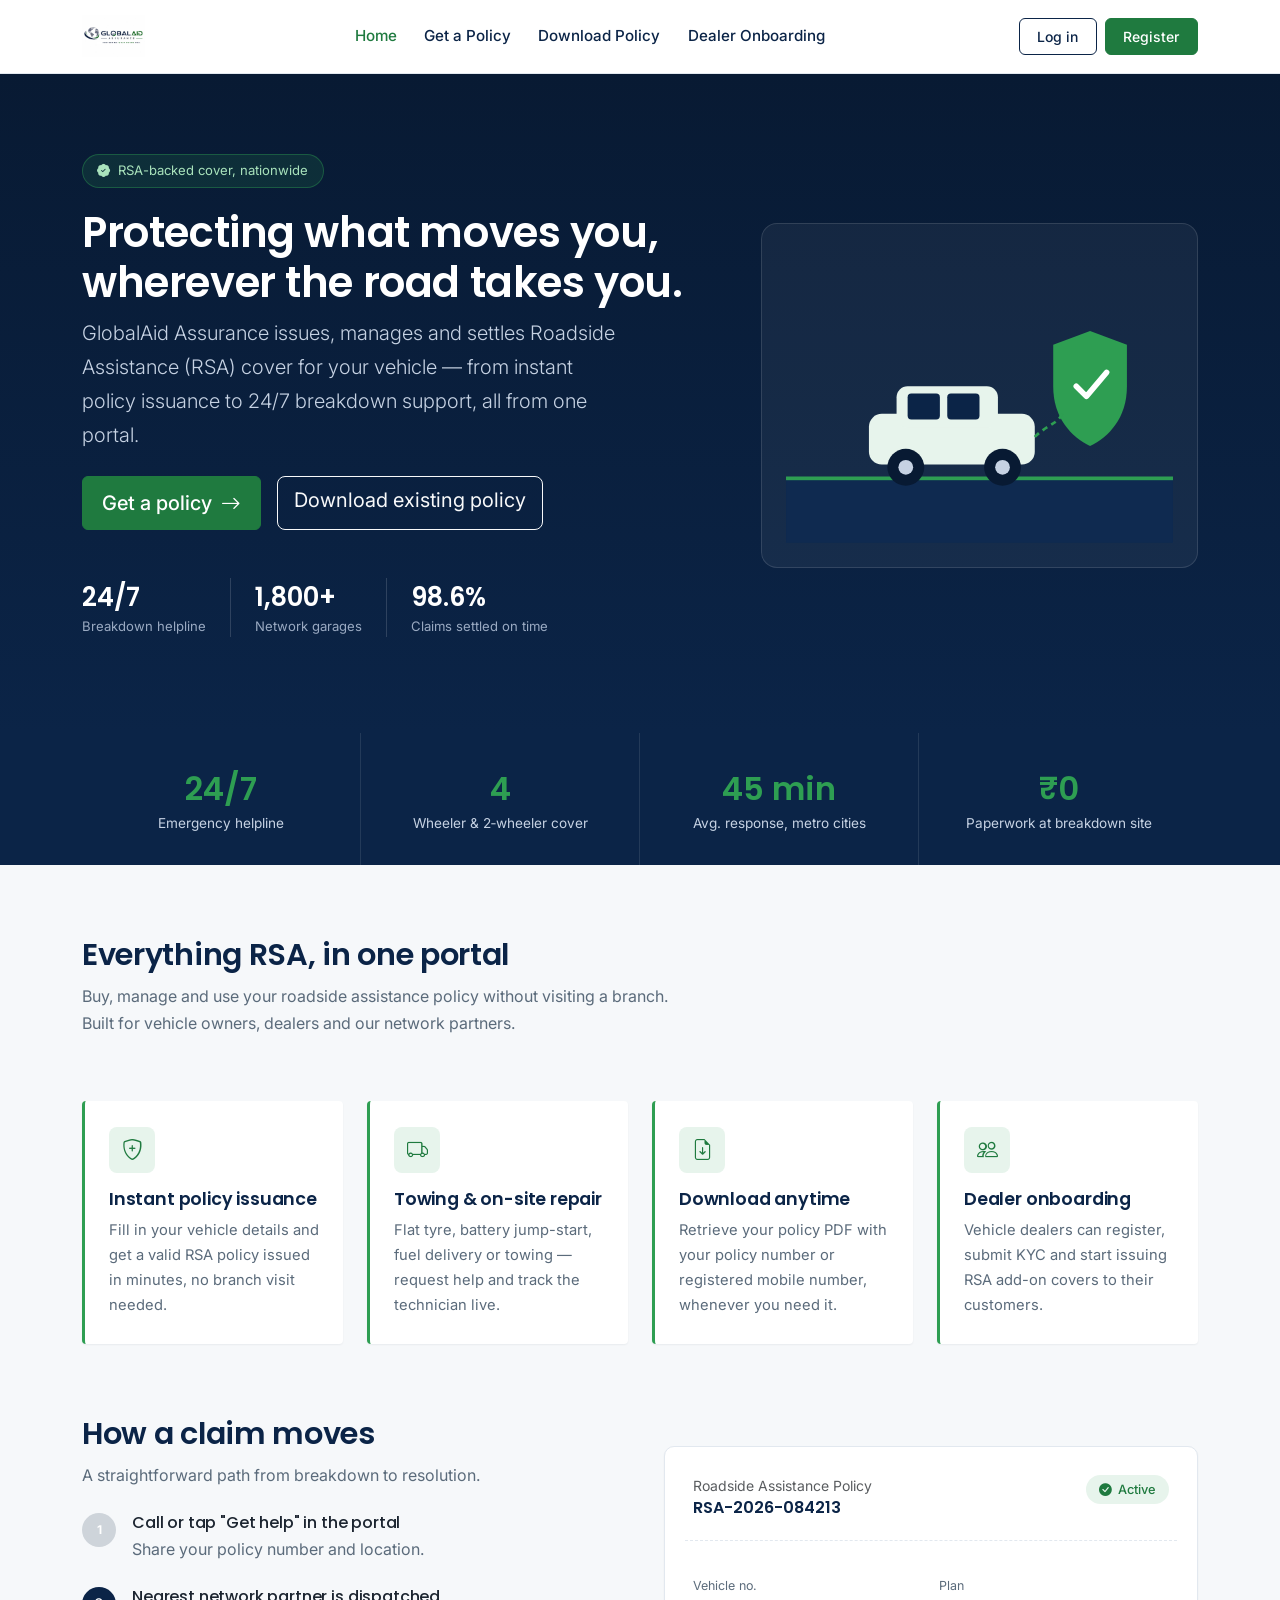
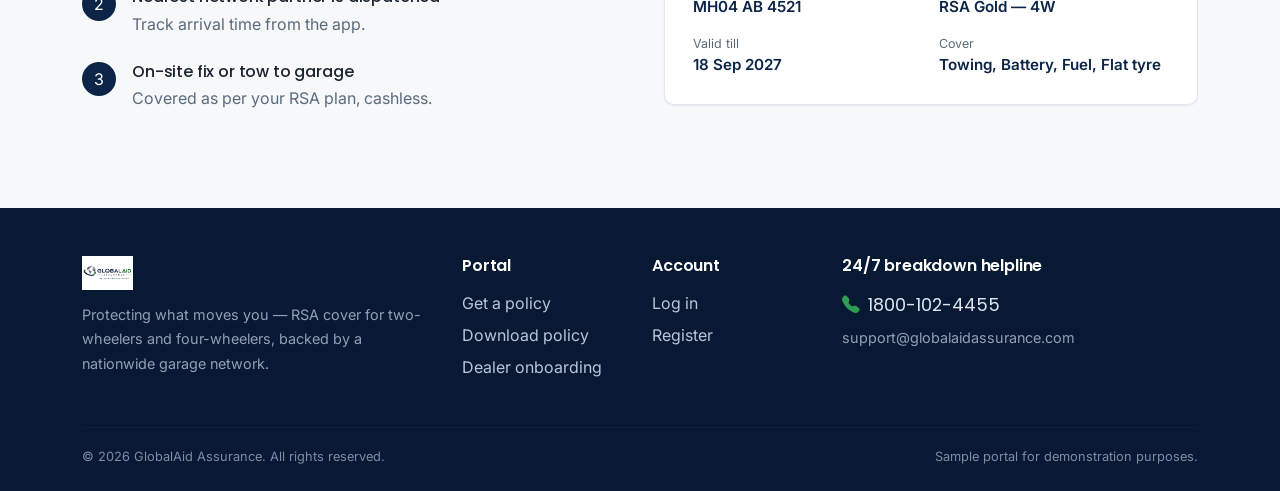
==== index.html @ b396780a "Initial commit" ====
<!DOCTYPE html>
<html lang="en">
<head>
<meta charset="UTF-8">
<meta name="viewport" content="width=device-width, initial-scale=1">
<title>GlobalAid Assurance | Roadside Assistance Portal</title>
<link rel="icon" href="assets/images/logo.jpg">
<link href="https://cdn.jsdelivr.net/npm/bootstrap@5.3.3/dist/css/bootstrap.min.css" rel="stylesheet">
<link href="https://cdn.jsdelivr.net/npm/bootstrap-icons@1.11.3/font/bootstrap-icons.css" rel="stylesheet">
<link href="https://fonts.googleapis.com/css2?family=Poppins:wght@500;600;700&family=Inter:wght@400;500;600&display=swap" rel="stylesheet">
<link href="assets/css/style.css" rel="stylesheet">
</head>
<body>

<!-- Navbar -->
<nav class="navbar navbar-expand-lg ga-navbar sticky-top">
  <div class="container">
    <a class="navbar-brand" href="index.html"><img src="assets/images/logo.jpg" alt="GlobalAid Assurance"></a>
    <button class="navbar-toggler" type="button" data-bs-toggle="collapse" data-bs-target="#navMain">
      <span class="navbar-toggler-icon"></span>
    </button>
    <div class="collapse navbar-collapse" id="navMain">
      <ul class="navbar-nav mx-auto">
        <li class="nav-item"><a class="nav-link active" href="index.html">Home</a></li>
        <li class="nav-item"><a class="nav-link" href="get-policy.html">Get a Policy</a></li>
        <li class="nav-item"><a class="nav-link" href="policy-download.html">Download Policy</a></li>
        <li class="nav-item"><a class="nav-link" href="dealer-onboarding.html">Dealer Onboarding</a></li>
      </ul>
      <div class="d-flex gap-2">
        <a href="login.html" class="btn btn-login btn-sm">Log in</a>
        <a href="register.html" class="btn btn-register btn-sm">Register</a>
      </div>
    </div>
  </div>
</nav>

<!-- Hero -->
<header class="hero">
  <div class="container position-relative">
    <div class="row align-items-center g-5">
      <div class="col-lg-7">
        <span class="hero-badge"><i class="bi bi-patch-check-fill"></i> RSA-backed cover, nationwide</span>
        <h1>Protecting what moves you, wherever the road takes you.</h1>
        <p class="lead">GlobalAid Assurance issues, manages and settles Roadside Assistance (RSA) cover for your vehicle — from instant policy issuance to 24/7 breakdown support, all from one portal.</p>
        <div class="d-flex flex-wrap gap-3 mt-4">
          <a href="get-policy.html" class="btn btn-primary-ga btn-lg">Get a policy <i class="bi bi-arrow-right ms-1"></i></a>
          <a href="policy-download.html" class="btn btn-outline-light btn-lg">Download existing policy</a>
        </div>
        <div class="d-flex stat-row mt-5 flex-wrap">
          <div class="stat"><div class="stat-value">24/7</div><div class="stat-label">Breakdown helpline</div></div>
          <div class="stat"><div class="stat-value">1,800+</div><div class="stat-label">Network garages</div></div>
          <div class="stat"><div class="stat-value">98.6%</div><div class="stat-label">Claims settled on time</div></div>
        </div>
      </div>
      <div class="col-lg-5 d-none d-lg-block">
        <div class="p-4" style="background:rgba(255,255,255,.05); border:1px solid rgba(255,255,255,.12); border-radius:16px;">
          <svg viewBox="0 0 420 320" xmlns="http://www.w3.org/2000/svg" width="100%">
            <rect x="0" y="0" width="420" height="320" fill="none"/>
            <!-- road -->
            <rect x="0" y="250" width="420" height="70" fill="#0F2A50"/>
            <rect x="0" y="248" width="420" height="4" fill="#2E9E52"/>
            <!-- car body -->
            <rect x="90" y="180" width="180" height="55" rx="14" fill="#E7F4EC"/>
            <rect x="120" y="150" width="110" height="45" rx="12" fill="#E7F4EC"/>
            <rect x="132" y="158" width="35" height="28" rx="4" fill="#0B2447"/>
            <rect x="175" y="158" width="35" height="28" rx="4" fill="#0B2447"/>
            <circle cx="130" cy="238" r="20" fill="#081A33"/>
            <circle cx="130" cy="238" r="8" fill="#C6D2E3"/>
            <circle cx="235" cy="238" r="20" fill="#081A33"/>
            <circle cx="235" cy="238" r="8" fill="#C6D2E3"/>
            <!-- shield -->
            <path d="M330 90 L370 105 V150 C370 185 350 205 330 215 C310 205 290 185 290 150 V105 Z" fill="#2E9E52"/>
            <path d="M315 150 L326 161 L348 135" stroke="#fff" stroke-width="6" fill="none" stroke-linecap="round" stroke-linejoin="round"/>
            <!-- tow hook line -->
            <path d="M270 205 C285 190 300 190 300 175" stroke="#2E9E52" stroke-width="3" fill="none" stroke-dasharray="6 5"/>
          </svg>
        </div>
      </div>
    </div>
  </div>
</header>

<!-- Coverage strip -->
<section class="coverage-strip">
  <div class="container">
    <div class="row g-0">
      <div class="col-6 col-md-3 item">
        <div class="num">24/7</div><div class="label">Emergency helpline</div>
      </div>
      <div class="col-6 col-md-3 item">
        <div class="num">4</div><div class="label">Wheeler & 2‑wheeler cover</div>
      </div>
      <div class="col-6 col-md-3 item">
        <div class="num">45 min</div><div class="label">Avg. response, metro cities</div>
      </div>
      <div class="col-6 col-md-3 item">
        <div class="num">₹0</div><div class="label">Paperwork at breakdown site</div>
      </div>
    </div>
  </div>
</section>

<!-- Features -->
<section class="section">
  <div class="container">
    <div class="row mb-5">
      <div class="col-lg-7">
        <h2 class="section-title">Everything RSA, in one portal</h2>
        <p class="section-sub">Buy, manage and use your roadside assistance policy without visiting a branch. Built for vehicle owners, dealers and our network partners.</p>
      </div>
    </div>
    <div class="row g-4">
      <div class="col-md-6 col-lg-3">
        <div class="feature">
          <div class="icon-wrap"><i class="bi bi-shield-plus"></i></div>
          <h3>Instant policy issuance</h3>
          <p>Fill in your vehicle details and get a valid RSA policy issued in minutes, no branch visit needed.</p>
        </div>
      </div>
      <div class="col-md-6 col-lg-3">
        <div class="feature">
          <div class="icon-wrap"><i class="bi bi-truck"></i></div>
          <h3>Towing & on-site repair</h3>
          <p>Flat tyre, battery jump-start, fuel delivery or towing — request help and track the technician live.</p>
        </div>
      </div>
      <div class="col-md-6 col-lg-3">
        <div class="feature">
          <div class="icon-wrap"><i class="bi bi-file-earmark-arrow-down"></i></div>
          <h3>Download anytime</h3>
          <p>Retrieve your policy PDF with your policy number or registered mobile number, whenever you need it.</p>
        </div>
      </div>
      <div class="col-md-6 col-lg-3">
        <div class="feature">
          <div class="icon-wrap"><i class="bi bi-people"></i></div>
          <h3>Dealer onboarding</h3>
          <p>Vehicle dealers can register, submit KYC and start issuing RSA add-on covers to their customers.</p>
        </div>
      </div>
    </div>
  </div>
</section>

<!-- How it works -->
<section class="section pt-0">
  <div class="container">
    <div class="row g-5 align-items-center">
      <div class="col-lg-6">
        <h2 class="section-title">How a claim moves</h2>
        <p class="section-sub mb-4">A straightforward path from breakdown to resolution.</p>
        <div class="d-flex mb-4">
          <div class="me-3"><span class="badge rounded-circle bg-dark-subtle text-navy" style="width:34px;height:34px;display:flex;align-items:center;justify-content:center;background:#0B2447;color:#fff;">1</span></div>
          <div><h3 class="h6 mb-1">Call or tap "Get help" in the portal</h3><p class="mb-0">Share your policy number and location.</p></div>
        </div>
        <div class="d-flex mb-4">
          <div class="me-3"><span style="width:34px;height:34px;display:flex;align-items:center;justify-content:center;background:#0B2447;color:#fff;border-radius:50%;">2</span></div>
          <div><h3 class="h6 mb-1">Nearest network partner is dispatched</h3><p class="mb-0">Track arrival time from the app.</p></div>
        </div>
        <div class="d-flex mb-4">
          <div class="me-3"><span style="width:34px;height:34px;display:flex;align-items:center;justify-content:center;background:#0B2447;color:#fff;border-radius:50%;">3</span></div>
          <div><h3 class="h6 mb-1">On-site fix or tow to garage</h3><p class="mb-0">Covered as per your RSA plan, cashless.</p></div>
        </div>
      </div>
      <div class="col-lg-6">
        <div class="policy-card">
          <div class="d-flex justify-content-between align-items-start mb-3">
            <div>
              <div class="text-muted small">Roadside Assistance Policy</div>
              <div class="policy-no">RSA-2026-084213</div>
            </div>
            <span class="status-pill"><i class="bi bi-check-circle-fill"></i> Active</span>
          </div>
          <div class="row policy-meta g-3">
            <div class="col-6"><div class="label">Vehicle no.</div><div class="value">MH04 AB 4521</div></div>
            <div class="col-6"><div class="label">Plan</div><div class="value">RSA Gold — 4W</div></div>
            <div class="col-6"><div class="label">Valid till</div><div class="value">18 Sep 2027</div></div>
            <div class="col-6"><div class="label">Cover</div><div class="value">Towing, Battery, Fuel, Flat tyre</div></div>
          </div>
        </div>
      </div>
    </div>
  </div>
</section>

<!-- Footer -->
<footer class="ga-footer">
  <div class="container">
    <div class="row g-4">
      <div class="col-lg-4">
        <div class="brand-line"><img src="assets/images/logo.jpg" alt="GlobalAid Assurance"></div>
        <p class="text-muted-light" style="color:#8FA0B8;font-size:.9rem;">Protecting what moves you — RSA cover for two-wheelers and four-wheelers, backed by a nationwide garage network.</p>
      </div>
      <div class="col-6 col-lg-2">
        <h5>Portal</h5>
        <ul class="list-unstyled">
          <li class="mb-2"><a href="get-policy.html">Get a policy</a></li>
          <li class="mb-2"><a href="policy-download.html">Download policy</a></li>
          <li class="mb-2"><a href="dealer-onboarding.html">Dealer onboarding</a></li>
        </ul>
      </div>
      <div class="col-6 col-lg-2">
        <h5>Account</h5>
        <ul class="list-unstyled">
          <li class="mb-2"><a href="login.html">Log in</a></li>
          <li class="mb-2"><a href="register.html">Register</a></li>
        </ul>
      </div>
      <div class="col-lg-4">
        <h5>24/7 breakdown helpline</h5>
        <p style="color:#DCE6F2;font-size:1.1rem;font-family:var(--font-head);margin-bottom:.3rem;"><i class="bi bi-telephone-fill me-2 text-green"></i>1800-102-4455</p>
        <p style="color:#8FA0B8;font-size:.9rem;">support@globalaidassurance.com</p>
      </div>
    </div>
    <hr>
    <div class="d-flex flex-wrap justify-content-between fine">
      <span>&copy; 2026 GlobalAid Assurance. All rights reserved.</span>
      <span>Sample portal for demonstration purposes.</span>
    </div>
  </div>
</footer>

<script src="https://cdn.jsdelivr.net/npm/bootstrap@5.3.3/dist/js/bootstrap.bundle.min.js"></script>
</body>
</html>
---- assets/css/style.css ----
/* ==========================================================================
   GlobalAid Assurance — RSA Portal
   Design tokens
   ========================================================================== */
:root {
  --navy-900: #081A33;
  --navy-800: #0B2447;
  --navy-700: #123365;
  --green-600: #1F7A3F;
  --green-500: #2E9E52;
  --green-100: #E7F4EC;
  --bg: #F6F8FA;
  --surface: #FFFFFF;
  --text: #1C2530;
  --text-muted: #5B6B7B;
  --border: #E2E8EF;
  --radius: 10px;
  --shadow-sm: 0 1px 2px rgba(8, 26, 51, 0.06);
  --shadow-md: 0 8px 24px rgba(8, 26, 51, 0.08);
  --font-head: 'Poppins', 'Segoe UI', sans-serif;
  --font-body: 'Inter', 'Segoe UI', sans-serif;
}

* { box-sizing: border-box; }

html { scroll-behavior: smooth; }

body {
  font-family: var(--font-body);
  color: var(--text);
  background: var(--bg);
  -webkit-font-smoothing: antialiased;
}

h1, h2, h3, h4, h5, .display-font {
  font-family: var(--font-head);
  color: var(--navy-800);
  font-weight: 600;
  letter-spacing: -0.01em;
}

p { color: var(--text-muted); line-height: 1.7; }

a { color: var(--navy-700); text-decoration: none; }
a:hover { color: var(--green-600); }

:focus-visible {
  outline: 2px solid var(--green-500);
  outline-offset: 2px;
}

/* ---------- Navbar ---------- */
.ga-navbar {
  background: var(--surface);
  border-bottom: 1px solid var(--border);
  padding-top: .65rem;
  padding-bottom: .65rem;
}
.ga-navbar .navbar-brand img { height: 42px; width: auto; }
.ga-navbar .nav-link {
  color: var(--navy-800);
  font-weight: 500;
  font-size: .95rem;
  margin: 0 .35rem;
}
.ga-navbar .nav-link.active { color: var(--green-600); }
.ga-navbar .btn-login {
  border: 1px solid var(--navy-800);
  color: var(--navy-800);
  font-weight: 500;
  border-radius: 6px;
  padding: .45rem 1.1rem;
}
.ga-navbar .btn-login:hover { background: var(--navy-800); color: #fff; }
.ga-navbar .btn-register {
  background: var(--green-600);
  border: 1px solid var(--green-600);
  color: #fff;
  font-weight: 500;
  border-radius: 6px;
  padding: .45rem 1.1rem;
}
.ga-navbar .btn-register:hover { background: var(--green-500); border-color: var(--green-500); }

/* ---------- Hero ---------- */
.hero {
  background: linear-gradient(180deg, var(--navy-900) 0%, var(--navy-800) 100%);
  color: #fff;
  padding: 5rem 0 6rem;
  position: relative;
  overflow: hidden;
}
.hero h1 { color: #fff; font-size: 2.6rem; }
.hero p.lead { color: #C6D2E3; max-width: 34rem; }
.hero .stat-value { font-family: var(--font-head); font-size: 1.6rem; color: #fff; font-weight: 600; }
.hero .stat-label { color: #9AAAC2; font-size: .82rem; }
.hero .stat + .stat { border-left: 1px solid rgba(255,255,255,.15); padding-left: 1.5rem; margin-left: 1.5rem; }

.hero-badge {
  display: inline-flex;
  align-items: center;
  gap: .5rem;
  background: rgba(46, 158, 82, .15);
  border: 1px solid rgba(46, 158, 82, .4);
  color: #A9E3BC;
  padding: .4rem .9rem;
  border-radius: 100px;
  font-size: .82rem;
  margin-bottom: 1.25rem;
}

/* ---------- Sections ---------- */
.section { padding: 4.5rem 0; }
.section-title { font-size: 1.9rem; margin-bottom: .6rem; }
.section-sub { max-width: 38rem; }

/* ---------- Feature blocks (bordered, not shadow-card cliché) ---------- */
.feature {
  border-left: 3px solid var(--green-500);
  background: var(--surface);
  border-radius: 4px;
  padding: 1.6rem 1.5rem;
  height: 100%;
  box-shadow: var(--shadow-sm);
}
.feature .icon-wrap {
  width: 46px; height: 46px;
  display: flex; align-items: center; justify-content: center;
  background: var(--green-100);
  color: var(--green-600);
  border-radius: 8px;
  font-size: 1.3rem;
  margin-bottom: 1rem;
}
.feature h3 { font-size: 1.1rem; margin-bottom: .5rem; }
.feature p { font-size: .92rem; margin-bottom: 0; }

/* ---------- Coverage strip ---------- */
.coverage-strip {
  background: var(--navy-800);
  color: #fff;
}
.coverage-strip .item { padding: 2rem 1rem; text-align: center; border-right: 1px solid rgba(255,255,255,.1); }
.coverage-strip .item:last-child { border-right: none; }
.coverage-strip .num { font-family: var(--font-head); font-size: 2rem; font-weight: 600; color: var(--green-500); }
.coverage-strip .label { color: #C6D2E3; font-size: .85rem; }

/* ---------- Auth / form cards ---------- */
.auth-shell {
  min-height: calc(100vh - 74px);
  display: flex;
  align-items: center;
  background: var(--bg);
  padding: 3rem 0;
}
.auth-card {
  background: var(--surface);
  border: 1px solid var(--border);
  border-radius: var(--radius);
  box-shadow: var(--shadow-md);
  padding: 2.5rem;
}
.auth-side {
  background: var(--navy-800);
  border-radius: var(--radius) 0 0 var(--radius);
  color: #fff;
  padding: 2.5rem;
  height: 100%;
  display: flex;
  flex-direction: column;
  justify-content: center;
}
.auth-side h2 { color: #fff; font-size: 1.5rem; }
.auth-side p { color: #C6D2E3; }
.auth-side ul { list-style: none; padding: 0; margin: 1.5rem 0 0; }
.auth-side ul li { padding: .4rem 0; color: #DCE6F2; font-size: .92rem; }
.auth-side ul li i { color: var(--green-500); margin-right: .6rem; }

.form-label { font-weight: 500; color: var(--navy-800); font-size: .9rem; }
.form-control, .form-select {
  border: 1px solid var(--border);
  border-radius: 6px;
  padding: .65rem .85rem;
  font-size: .95rem;
}
.form-control:focus, .form-select:focus {
  border-color: var(--green-500);
  box-shadow: 0 0 0 .2rem rgba(46,158,82,.12);
}

.otp-input {
  width: 3rem; height: 3.2rem;
  text-align: center;
  font-size: 1.3rem;
  font-family: var(--font-head);
}

.btn-primary-ga {
  background: var(--green-600);
  border: 1px solid var(--green-600);
  color: #fff;
  font-weight: 500;
  border-radius: 6px;
  padding: .7rem 1.2rem;
}
.btn-primary-ga:hover { background: var(--green-500); border-color: var(--green-500); color: #fff; }
.btn-outline-ga {
  border: 1px solid var(--navy-800);
  color: var(--navy-800);
  border-radius: 6px;
  font-weight: 500;
  padding: .7rem 1.2rem;
  background: transparent;
}
.btn-outline-ga:hover { background: var(--navy-800); color: #fff; }

.tab-toggle .nav-link {
  color: var(--text-muted);
  border-radius: 0;
  border-bottom: 2px solid transparent;
  font-weight: 500;
  padding: .6rem .2rem;
  margin-right: 1.5rem;
}
.tab-toggle .nav-link.active {
  color: var(--navy-800);
  background: transparent;
  border-bottom: 2px solid var(--green-500);
}

/* ---------- Stepper (dealer onboarding — genuine sequence) ---------- */
.stepper { display: flex; list-style: none; padding: 0; margin: 0 0 2.5rem; }
.stepper li {
  flex: 1;
  text-align: center;
  position: relative;
  font-size: .82rem;
  color: var(--text-muted);
}
.stepper li .circle {
  width: 34px; height: 34px;
  border-radius: 50%;
  background: var(--surface);
  border: 2px solid var(--border);
  color: var(--text-muted);
  display: flex; align-items: center; justify-content: center;
  margin: 0 auto .5rem;
  font-family: var(--font-head);
  font-weight: 600;
}
.stepper li::before {
  content: '';
  position: absolute;
  top: 17px; left: -50%;
  width: 100%; height: 2px;
  background: var(--border);
  z-index: -1;
}
.stepper li:first-child::before { display: none; }
.stepper li.active .circle,
.stepper li.done .circle { background: var(--green-600); border-color: var(--green-600); color: #fff; }
.stepper li.active { color: var(--navy-800); font-weight: 600; }
.stepper li.done::before { background: var(--green-600); }

.step-panel { display: none; }
.step-panel.active { display: block; }

/* ---------- Policy cards / result cards ---------- */
.policy-card {
  background: var(--surface);
  border: 1px solid var(--border);
  border-radius: var(--radius);
  padding: 1.75rem;
  box-shadow: var(--shadow-sm);
}
.policy-card .policy-no { font-family: var(--font-head); color: var(--navy-800); font-weight: 600; }
.status-pill {
  display: inline-flex; align-items: center; gap: .4rem;
  background: var(--green-100); color: var(--green-600);
  padding: .3rem .8rem; border-radius: 100px; font-size: .8rem; font-weight: 500;
}
.status-pill.pill-muted { background: #EEF1F5; color: var(--text-muted); }
.policy-meta { border-top: 1px dashed var(--border); margin-top: 1.25rem; padding-top: 1.25rem; }
.policy-meta .label { font-size: .78rem; color: var(--text-muted); text-transform: none; }
.policy-meta .value { font-weight: 600; color: var(--navy-800); font-size: .95rem; }

/* ---------- Footer ---------- */
footer.ga-footer { background: var(--navy-900); color: #B9C6DA; padding: 3rem 0 1.5rem; }
footer.ga-footer h5 { color: #fff; font-size: 1rem; margin-bottom: 1rem; }
footer.ga-footer a { color: #B9C6DA; }
footer.ga-footer a:hover { color: var(--green-500); }
footer.ga-footer .brand-line img { height: 34px; margin-bottom: .8rem; }
footer.ga-footer hr { border-color: rgba(255,255,255,.1); margin: 2rem 0 1.2rem; }
footer.ga-footer .fine { font-size: .8rem; color: #7C8CA5; }

/* ---------- Utility ---------- */
.text-green { color: var(--green-500) !important; }
.bg-shape {
  position: absolute; border-radius: 50%;
  background: radial-gradient(circle, rgba(46,158,82,.25), transparent 70%);
}

@media (max-width: 767.98px) {
  .hero { padding: 3rem 0 3.5rem; text-align: center; }
  .hero p.lead { margin-left: auto; margin-right: auto; }
  .hero .stat-row { justify-content: center; }
  .auth-side { border-radius: var(--radius) var(--radius) 0 0; }
}
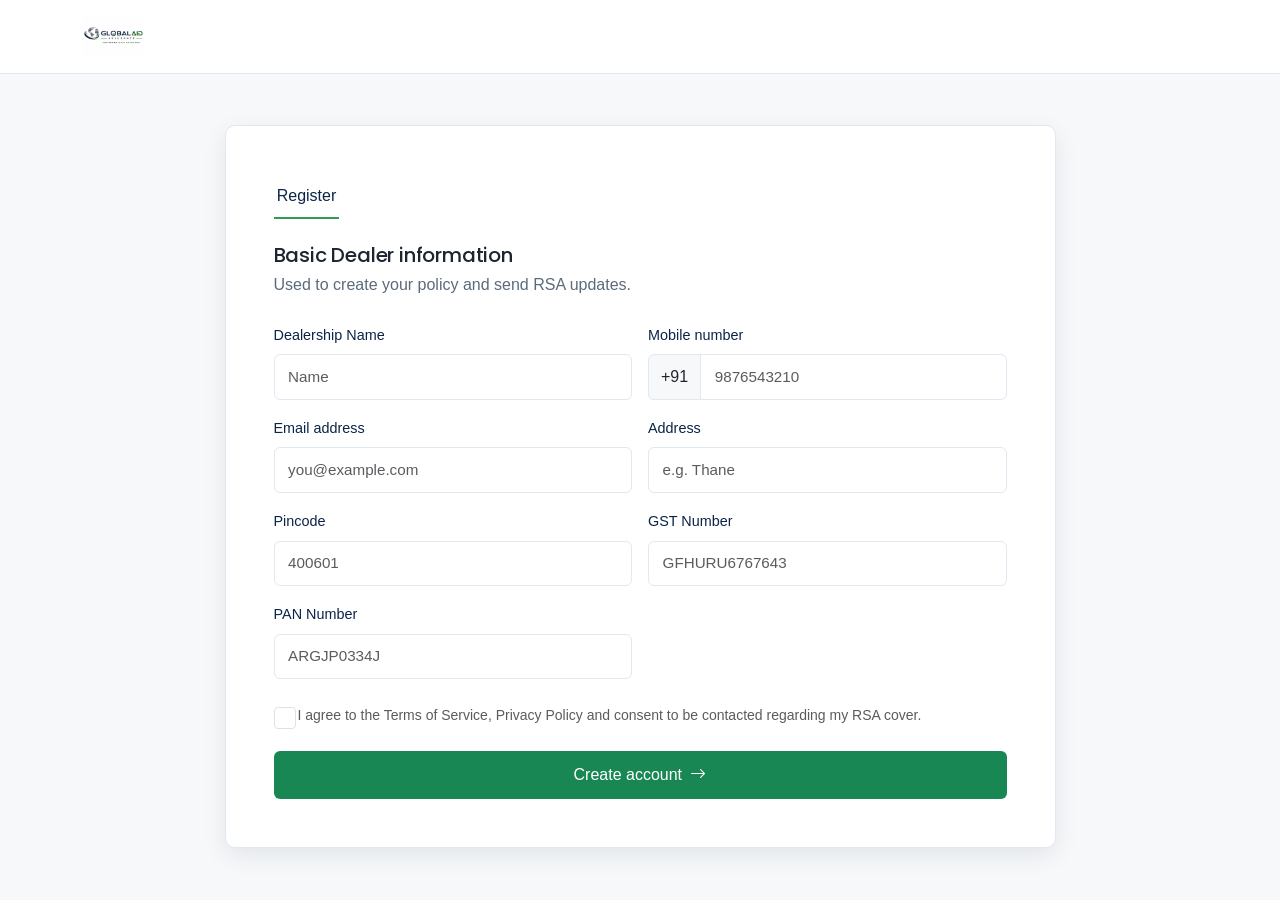
==== commit 4b6b17a1: "changes" ====
--- a/index.html
+++ b/index.html
@@ -3,223 +3,339 @@
 <head>
 <meta charset="UTF-8">
 <meta name="viewport" content="width=device-width, initial-scale=1">
-<title>GlobalAid Assurance | Roadside Assistance Portal</title>
+<title>Register | GlobalAid Assurance</title>
 <link rel="icon" href="assets/images/logo.jpg">
 <link href="https://cdn.jsdelivr.net/npm/bootstrap@5.3.3/dist/css/bootstrap.min.css" rel="stylesheet">
 <link href="https://cdn.jsdelivr.net/npm/bootstrap-icons@1.11.3/font/bootstrap-icons.css" rel="stylesheet">
 <link href="https://fonts.googleapis.com/css2?family=Poppins:wght@500;600;700&family=Inter:wght@400;500;600&display=swap" rel="stylesheet">
 <link href="assets/css/style.css" rel="stylesheet">
+<style>
+
+body{
+font-family:Arial,sans-serif;
+}
+
+.form-row{
+margin-bottom:15px;
+}
+
+input,textarea{
+width:300px;
+padding:10px;
+}
+
+.error{
+color:red;
+font-size:12px;
+}
+
+.success{
+color:green;
+font-size:14px;
+}
+
+.btn{
+background:#198754;
+color:#fff;
+border:none;
+padding:12px 25px;
+cursor:pointer;
+}
+
+</style>
 </head>
 <body>
 
-<!-- Navbar -->
-<nav class="navbar navbar-expand-lg ga-navbar sticky-top">
+<nav class="navbar navbar-expand-lg ga-navbar">
   <div class="container">
     <a class="navbar-brand" href="index.html"><img src="assets/images/logo.jpg" alt="GlobalAid Assurance"></a>
-    <button class="navbar-toggler" type="button" data-bs-toggle="collapse" data-bs-target="#navMain">
-      <span class="navbar-toggler-icon"></span>
-    </button>
-    <div class="collapse navbar-collapse" id="navMain">
-      <ul class="navbar-nav mx-auto">
-        <li class="nav-item"><a class="nav-link active" href="index.html">Home</a></li>
-        <li class="nav-item"><a class="nav-link" href="get-policy.html">Get a Policy</a></li>
-        <li class="nav-item"><a class="nav-link" href="policy-download.html">Download Policy</a></li>
-        <li class="nav-item"><a class="nav-link" href="dealer-onboarding.html">Dealer Onboarding</a></li>
-      </ul>
-      <div class="d-flex gap-2">
-        <a href="login.html" class="btn btn-login btn-sm">Log in</a>
-        <a href="register.html" class="btn btn-register btn-sm">Register</a>
-      </div>
-    </div>
+   <!--  <div class="ms-auto"><a href="login.html" class="btn btn-login btn-sm">Already have an account? Log in</a></div> -->
   </div>
 </nav>
-
-<!-- Hero -->
-<header class="hero">
-  <div class="container position-relative">
-    <div class="row align-items-center g-5">
-      <div class="col-lg-7">
-        <span class="hero-badge"><i class="bi bi-patch-check-fill"></i> RSA-backed cover, nationwide</span>
-        <h1>Protecting what moves you, wherever the road takes you.</h1>
-        <p class="lead">GlobalAid Assurance issues, manages and settles Roadside Assistance (RSA) cover for your vehicle — from instant policy issuance to 24/7 breakdown support, all from one portal.</p>
-        <div class="d-flex flex-wrap gap-3 mt-4">
-          <a href="get-policy.html" class="btn btn-primary-ga btn-lg">Get a policy <i class="bi bi-arrow-right ms-1"></i></a>
-          <a href="policy-download.html" class="btn btn-outline-light btn-lg">Download existing policy</a>
-        </div>
-        <div class="d-flex stat-row mt-5 flex-wrap">
-          <div class="stat"><div class="stat-value">24/7</div><div class="stat-label">Breakdown helpline</div></div>
-          <div class="stat"><div class="stat-value">1,800+</div><div class="stat-label">Network garages</div></div>
-          <div class="stat"><div class="stat-value">98.6%</div><div class="stat-label">Claims settled on time</div></div>
-        </div>
-      </div>
-      <div class="col-lg-5 d-none d-lg-block">
-        <div class="p-4" style="background:rgba(255,255,255,.05); border:1px solid rgba(255,255,255,.12); border-radius:16px;">
-          <svg viewBox="0 0 420 320" xmlns="http://www.w3.org/2000/svg" width="100%">
-            <rect x="0" y="0" width="420" height="320" fill="none"/>
-            <!-- road -->
-            <rect x="0" y="250" width="420" height="70" fill="#0F2A50"/>
-            <rect x="0" y="248" width="420" height="4" fill="#2E9E52"/>
-            <!-- car body -->
-            <rect x="90" y="180" width="180" height="55" rx="14" fill="#E7F4EC"/>
-            <rect x="120" y="150" width="110" height="45" rx="12" fill="#E7F4EC"/>
-            <rect x="132" y="158" width="35" height="28" rx="4" fill="#0B2447"/>
-            <rect x="175" y="158" width="35" height="28" rx="4" fill="#0B2447"/>
-            <circle cx="130" cy="238" r="20" fill="#081A33"/>
-            <circle cx="130" cy="238" r="8" fill="#C6D2E3"/>
-            <circle cx="235" cy="238" r="20" fill="#081A33"/>
-            <circle cx="235" cy="238" r="8" fill="#C6D2E3"/>
-            <!-- shield -->
-            <path d="M330 90 L370 105 V150 C370 185 350 205 330 215 C310 205 290 185 290 150 V105 Z" fill="#2E9E52"/>
-            <path d="M315 150 L326 161 L348 135" stroke="#fff" stroke-width="6" fill="none" stroke-linecap="round" stroke-linejoin="round"/>
-            <!-- tow hook line -->
-            <path d="M270 205 C285 190 300 190 300 175" stroke="#2E9E52" stroke-width="3" fill="none" stroke-dasharray="6 5"/>
-          </svg>
-        </div>
-      </div>
-    </div>
-  </div>
-</header>
-
-<!-- Coverage strip -->
-<section class="coverage-strip">
+ 
+<div class="auth-shell">
   <div class="container">
-    <div class="row g-0">
-      <div class="col-6 col-md-3 item">
-        <div class="num">24/7</div><div class="label">Emergency helpline</div>
-      </div>
-      <div class="col-6 col-md-3 item">
-        <div class="num">4</div><div class="label">Wheeler & 2‑wheeler cover</div>
-      </div>
-      <div class="col-6 col-md-3 item">
-        <div class="num">45 min</div><div class="label">Avg. response, metro cities</div>
-      </div>
-      <div class="col-6 col-md-3 item">
-        <div class="num">₹0</div><div class="label">Paperwork at breakdown site</div>
-      </div>
-    </div>
-  </div>
-</section>
-
-<!-- Features -->
-<section class="section">
-  <div class="container">
-    <div class="row mb-5">
-      <div class="col-lg-7">
-        <h2 class="section-title">Everything RSA, in one portal</h2>
-        <p class="section-sub">Buy, manage and use your roadside assistance policy without visiting a branch. Built for vehicle owners, dealers and our network partners.</p>
-      </div>
-    </div>
-    <div class="row g-4">
-      <div class="col-md-6 col-lg-3">
-        <div class="feature">
-          <div class="icon-wrap"><i class="bi bi-shield-plus"></i></div>
-          <h3>Instant policy issuance</h3>
-          <p>Fill in your vehicle details and get a valid RSA policy issued in minutes, no branch visit needed.</p>
-        </div>
-      </div>
-      <div class="col-md-6 col-lg-3">
-        <div class="feature">
-          <div class="icon-wrap"><i class="bi bi-truck"></i></div>
-          <h3>Towing & on-site repair</h3>
-          <p>Flat tyre, battery jump-start, fuel delivery or towing — request help and track the technician live.</p>
-        </div>
-      </div>
-      <div class="col-md-6 col-lg-3">
-        <div class="feature">
-          <div class="icon-wrap"><i class="bi bi-file-earmark-arrow-down"></i></div>
-          <h3>Download anytime</h3>
-          <p>Retrieve your policy PDF with your policy number or registered mobile number, whenever you need it.</p>
-        </div>
-      </div>
-      <div class="col-md-6 col-lg-3">
-        <div class="feature">
-          <div class="icon-wrap"><i class="bi bi-people"></i></div>
-          <h3>Dealer onboarding</h3>
-          <p>Vehicle dealers can register, submit KYC and start issuing RSA add-on covers to their customers.</p>
-        </div>
-      </div>
-    </div>
-  </div>
-</section>
-
-<!-- How it works -->
-<section class="section pt-0">
-  <div class="container">
-    <div class="row g-5 align-items-center">
-      <div class="col-lg-6">
-        <h2 class="section-title">How a claim moves</h2>
-        <p class="section-sub mb-4">A straightforward path from breakdown to resolution.</p>
-        <div class="d-flex mb-4">
-          <div class="me-3"><span class="badge rounded-circle bg-dark-subtle text-navy" style="width:34px;height:34px;display:flex;align-items:center;justify-content:center;background:#0B2447;color:#fff;">1</span></div>
-          <div><h3 class="h6 mb-1">Call or tap "Get help" in the portal</h3><p class="mb-0">Share your policy number and location.</p></div>
-        </div>
-        <div class="d-flex mb-4">
-          <div class="me-3"><span style="width:34px;height:34px;display:flex;align-items:center;justify-content:center;background:#0B2447;color:#fff;border-radius:50%;">2</span></div>
-          <div><h3 class="h6 mb-1">Nearest network partner is dispatched</h3><p class="mb-0">Track arrival time from the app.</p></div>
-        </div>
-        <div class="d-flex mb-4">
-          <div class="me-3"><span style="width:34px;height:34px;display:flex;align-items:center;justify-content:center;background:#0B2447;color:#fff;border-radius:50%;">3</span></div>
-          <div><h3 class="h6 mb-1">On-site fix or tow to garage</h3><p class="mb-0">Covered as per your RSA plan, cashless.</p></div>
-        </div>
-      </div>
-      <div class="col-lg-6">
-        <div class="policy-card">
-          <div class="d-flex justify-content-between align-items-start mb-3">
-            <div>
-              <div class="text-muted small">Roadside Assistance Policy</div>
-              <div class="policy-no">RSA-2026-084213</div>
+    <div class="row justify-content-center">
+      <div class="col-lg-9">
+        <div class="row g-0 auth-card p-0 overflow-hidden">
+          <!-- <div class="col-lg-5 auth-side">
+            <h2>Create your GlobalAid account</h2>
+            <p>Register once to buy RSA cover, manage policies and request roadside help.</p>
+            <ul>
+              <li><i class="bi bi-check-circle-fill"></i>Takes under two minutes</li>
+              <li><i class="bi bi-check-circle-fill"></i>No documents needed to sign up</li>
+              <li><i class="bi bi-check-circle-fill"></i>Add vehicles after registering</li>
+            </ul>
+          </div> -->
+          <div class="col-lg-12">
+            <div class="p-4 p-lg-5">
+
+              <ul class="nav tab-toggle mb-4">
+<!--                 <li class="nav-item"><a class="nav-link" href="login.html">Log in</a></li>
+ -->                <li class="nav-item"><a class="nav-link active" href="#">Register</a></li>
+              </ul>
+
+              <div id="regForm">
+                <h3 class="h5 mb-1">Basic Dealer information</h3>
+                <p class="mb-4">Used to create your policy and send RSA updates.</p>
+                <form  id="registerForm" method="post" enctype="multipart/form-data">
+                  <div class="row g-3">
+                    <div class="col-md-6">
+                      <label class="form-label">Dealership Name</label>
+                      <input type="text" class="form-control" placeholder="Name" name="name" id="name">
+                      <div class="error" id="name_error"></div>
+                    </div>
+                    <!--div class="col-md-6">
+                      <label class="form-label">Date of birth</label>
+                      <input type="date" class="form-control" required>
+                    </div-->
+                    <div class="col-md-6">
+                      <label class="form-label">Mobile number</label>
+                      <div class="input-group">
+                        <span class="input-group-text" style="background:#F6F8FA;border-color:var(--border);">+91</span>
+                        <input type="tel" class="form-control" maxlength="10" pattern="[0-9]{10}" name="mobile" id="mobile" placeholder="9876543210" >
+                      </div>
+                                              <div class="error" id="mobile_error"></div>
+
+                    </div>
+                    <div class="col-md-6">
+                      <label class="form-label">Email address</label>
+                      <input type="email" class="form-control" placeholder="you@example.com"  name="email" id="email">
+                                            <div class="error" id="email_error"></div>
+                    </div>
+                    <div class="col-md-6">
+                      <label class="form-label">Address</label>
+                      <input type="text" class="form-control" placeholder="e.g. Thane"  name="address" id="address">
+                      <div class="error" id="address_error"></div>
+                    </div>
+                    <div class="col-md-6">
+                      <label class="form-label">Pincode</label>
+                      <input type="text" class="form-control" name="pincode" id="pincode" maxlength="6" pattern="[0-9]{6}" placeholder="400601"  >
+                      <div class="error" id="pincode_error"></div>
+                    </div>
+                     <div class="col-md-6">
+                      <label class="form-label">GST Number</label>
+                      <input type="text" class="form-control" name="gst" id="gst" placeholder="GFHURU6767643"  >
+                      <div class="error" id="gst_error"></div>
+                    </div>
+                     <div class="col-md-6">
+                      <label class="form-label">PAN Number</label>
+<!--                       <input type="file" class="form-control" name="rccopy" id="rccopy" required >
+ -->
+            <input type="text" class="form-control" name="pan_number" id="pan_number" placeholder="ARGJP0334J"  >
+                      
+ <div class="error" id="pan_error"></div>
+
+                    </div>
+                    <!--div class="col-md-6">
+                      <label class="form-label">Vehicle type</label>
+                      <select class="form-select" required>
+                        <option value="" selected disabled>Select vehicle type</option>
+                        <option>Two-wheeler</option>
+                        <option>Four-wheeler (private)</option>
+                        <option>Four-wheeler (commercial)</option>
+                      </select>
+                    </div>
+                    <div class="col-md-6">
+                      <label class="form-label">Vehicle registration no.</label>
+                      <input type="text" class="form-control" placeholder="MH04 AB 4521">
+                    </div-->
+                  </div>
+                  <div class="form-check my-4">
+                    <input class="form-check-input" type="checkbox" id="terms" >
+                    <div class="error" id="terms_error"></div>
+                    <label class="form-check-label small text-muted" for="tncReg">
+                      I agree to the Terms of Service, Privacy Policy and consent to be contacted regarding my RSA cover.
+                    </label>
+                  </div>
+                  <button type="submit" id="submitBtn" class="btn btn-primary-ga w-100">Create account <i class="bi bi-arrow-right ms-1"></i></button>
+                  <div id="response"></div>
+                </form>
+              </div>
+
+              <div id="regSuccess" style="display:none;" class="text-center py-4">
+                <div class="mb-3"><i class="bi bi-check-circle-fill" style="font-size:3rem;color:var(--green-600);"></i></div>
+                <h3 class="h5">Account created</h3>
+                <p class="mb-4">We've sent a email to your registered email with logoin credentials.</p>
+<!--                 <a href="login.html" class="btn btn-primary-ga">Go to log in</a>
+ -->              </div>
+
             </div>
-            <span class="status-pill"><i class="bi bi-check-circle-fill"></i> Active</span>
-          </div>
-          <div class="row policy-meta g-3">
-            <div class="col-6"><div class="label">Vehicle no.</div><div class="value">MH04 AB 4521</div></div>
-            <div class="col-6"><div class="label">Plan</div><div class="value">RSA Gold — 4W</div></div>
-            <div class="col-6"><div class="label">Valid till</div><div class="value">18 Sep 2027</div></div>
-            <div class="col-6"><div class="label">Cover</div><div class="value">Towing, Battery, Fuel, Flat tyre</div></div>
           </div>
         </div>
       </div>
     </div>
   </div>
-</section>
-
-<!-- Footer -->
-<footer class="ga-footer">
-  <div class="container">
-    <div class="row g-4">
-      <div class="col-lg-4">
-        <div class="brand-line"><img src="assets/images/logo.jpg" alt="GlobalAid Assurance"></div>
-        <p class="text-muted-light" style="color:#8FA0B8;font-size:.9rem;">Protecting what moves you — RSA cover for two-wheelers and four-wheelers, backed by a nationwide garage network.</p>
-      </div>
-      <div class="col-6 col-lg-2">
-        <h5>Portal</h5>
-        <ul class="list-unstyled">
-          <li class="mb-2"><a href="get-policy.html">Get a policy</a></li>
-          <li class="mb-2"><a href="policy-download.html">Download policy</a></li>
-          <li class="mb-2"><a href="dealer-onboarding.html">Dealer onboarding</a></li>
-        </ul>
-      </div>
-      <div class="col-6 col-lg-2">
-        <h5>Account</h5>
-        <ul class="list-unstyled">
-          <li class="mb-2"><a href="login.html">Log in</a></li>
-          <li class="mb-2"><a href="register.html">Register</a></li>
-        </ul>
-      </div>
-      <div class="col-lg-4">
-        <h5>24/7 breakdown helpline</h5>
-        <p style="color:#DCE6F2;font-size:1.1rem;font-family:var(--font-head);margin-bottom:.3rem;"><i class="bi bi-telephone-fill me-2 text-green"></i>1800-102-4455</p>
-        <p style="color:#8FA0B8;font-size:.9rem;">support@globalaidassurance.com</p>
-      </div>
-    </div>
-    <hr>
-    <div class="d-flex flex-wrap justify-content-between fine">
-      <span>&copy; 2026 GlobalAid Assurance. All rights reserved.</span>
-      <span>Sample portal for demonstration purposes.</span>
-    </div>
-  </div>
-</footer>
+</div>
 
 <script src="https://cdn.jsdelivr.net/npm/bootstrap@5.3.3/dist/js/bootstrap.bundle.min.js"></script>
+<script src="https://code.jquery.com/jquery-1.12.4.min.js"></script>
+
+<script>
+
+$(document).ready(function(){
+
+$("#registerForm").submit(function(e){
+
+e.preventDefault();
+
+$(".error").html("");
+$("#response").html("");
+
+var valid = true;
+
+var name=$("#name").val().trim();
+var mobile=$("#mobile").val().trim();
+var email=$("#email").val().trim();
+var address=$("#address").val().trim();
+var pincode=$("#pincode").val().trim();
+var gst = $("#gst").val().trim();
+var rccopy = $("#rccopy").val();
+var pan_number = $("#pan_number").val().trim();
+
+var emailPattern =
+/^[^\s@]+@[^\s@]+\.[^\s@]+$/;
+if(name==""){
+$("#name_error").html("Please enter name");
+valid=false;
+}
+if(gst==""){
+$("#gst_error").html("Please enter GST number");
+valid=false;
+}
+
+/*if(rccopy==""){
+$("#rccopy_error").html("Please upload RC copy");
+valid=false;
+} 
+else
+{
+var ext=rccopy.split('.').pop().toLowerCase();
+
+if($.inArray(ext,['jpg','jpeg','png','pdf'])==-1)
+{
+$("#document_error").html(
+"Only JPG, JPEG, PNG and PDF allowed"
+);
+valid=false;
+}
+
+var fileSize =
+$("#rccopy")[0].files[0].size;
+
+if(fileSize > 2097152)
+{
+$("#document_error").html(
+"Maximum file size 2MB"
+);
+valid=false;
+}
+}*/
+
+if(mobile==""){
+$("#mobile_error").html("Please enter mobile");
+valid=false;
+}
+else if(!/^[0-9]{10}$/.test(mobile)){
+$("#mobile_error").html("Enter valid 10 digit mobile");
+valid=false;
+}
+
+if(email==""){
+$("#email_error").html("Please enter email");
+valid=false;
+}
+else if(!emailPattern.test(email)){
+$("#email_error").html("Enter valid email");
+valid=false;
+}
+
+if(address==""){
+$("#address_error").html("Please enter address");
+valid=false;
+}
+if(pan_number==""){
+$("#pan_error").html("Please enter Pan Number");
+valid=false;
+}
+
+if(pincode==""){
+$("#pincode_error").html("Please enter pincode");
+valid=false;
+}
+else if(!/^[0-9]{6}$/.test(pincode)){
+$("#pincode_error").html("Enter valid pincode");
+valid=false;
+}
+
+if(!$("#terms").is(":checked")){
+$("#terms_error").html("Please accept Terms");
+valid=false;
+}
+
+if(valid==false){
+return false;
+}
+
+$("#submitBtn")
+.prop("disabled",true)
+.text("Please Wait...");
+var formData = new FormData(document.getElementById("registerForm"));
+$.ajax({
+
+url:"save-registration.php",
+type:"POST",
+data:formData,
+processData: false,
+contentType: false,
+cache: false,
+success:function(res){
+
+if(res.status=="success")
+{
+$("#response").html(
+'<div class="success">'+
+res.message+
+'</div>'
+);
+
+$("#registerForm")[0].reset();
+}
+else
+{
+$("#response").html(
+'<div class="error">'+
+res.message+
+'</div>'
+);
+}
+
+$("#submitBtn")
+.prop("disabled",false)
+.text("Create Account");
+
+$("#regSuccess")
+.prop("disabled", false);
+
+
+}
+
+});
+
+});
+
+});
+
+</script>
+
+
+<!-- <script>
+function submitReg(e){
+  e.preventDefault();
+  document.getElementById('regForm').style.display = 'none';
+  document.getElementById('regSuccess').style.display = 'block';
+  return false;
+}
+</script> -->
 </body>
 </html>
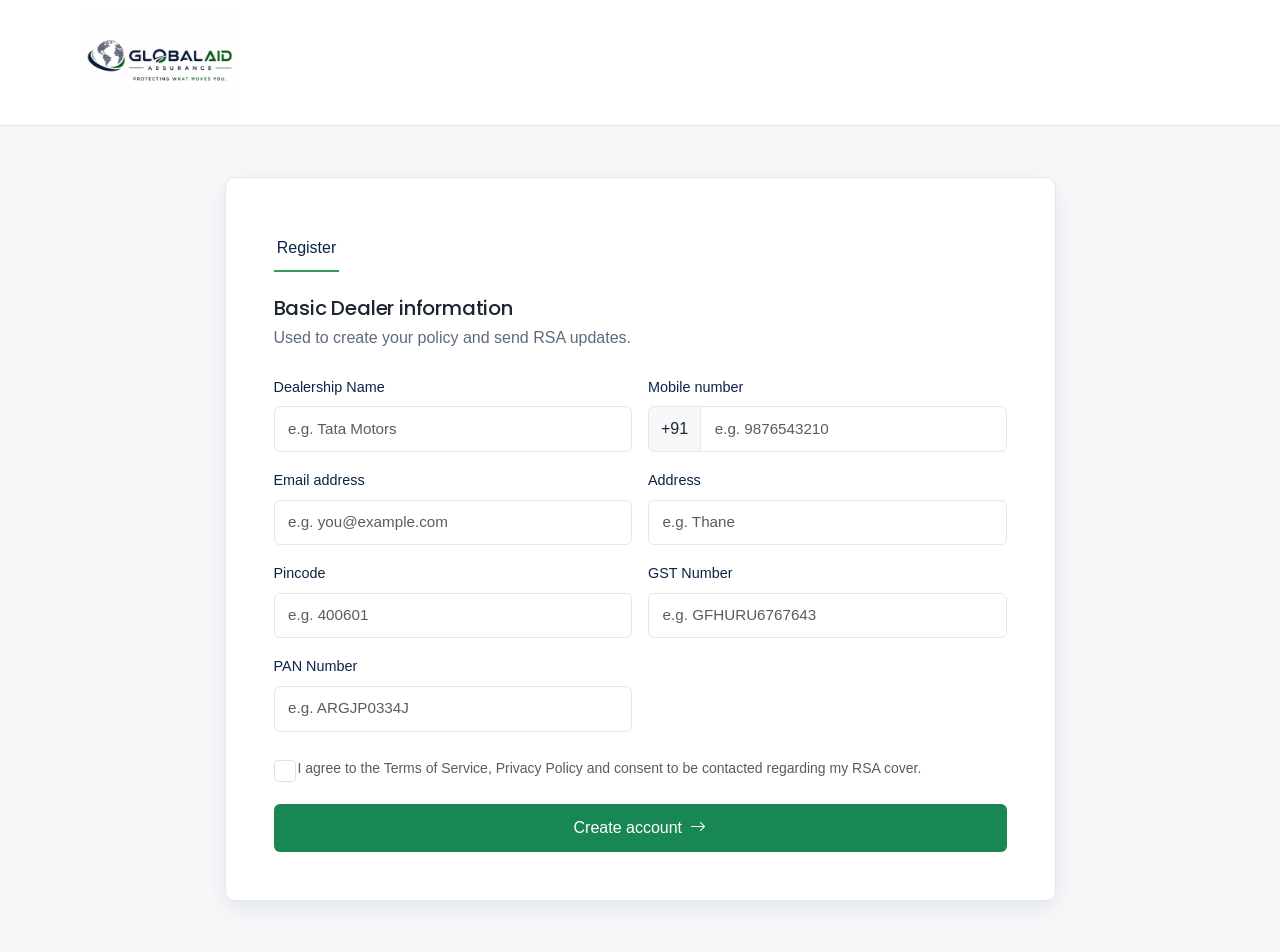
==== commit 1f0bf38b: "logo" ====
--- a/index.html
+++ b/index.html
@@ -25,7 +25,7 @@
 }
 
 .error{
-color:red;
+color:red;  
 font-size:12px;
 }
 
@@ -48,7 +48,7 @@
 
 <nav class="navbar navbar-expand-lg ga-navbar">
   <div class="container">
-    <a class="navbar-brand" href="index.html"><img src="assets/images/logo.jpg" alt="GlobalAid Assurance"></a>
+    <a class="navbar-brand11" href="index.html"><img src="assets/images/logo.jpg" alt="GlobalAid Assurance" style="width: 14%;"></a>
    <!--  <div class="ms-auto"><a href="login.html" class="btn btn-login btn-sm">Already have an account? Log in</a></div> -->
   </div>
 </nav>
@@ -82,7 +82,7 @@
                   <div class="row g-3">
                     <div class="col-md-6">
                       <label class="form-label">Dealership Name</label>
-                      <input type="text" class="form-control" placeholder="Name" name="name" id="name">
+                      <input type="text" class="form-control" placeholder="e.g. Tata Motors" name="name" id="name">
                       <div class="error" id="name_error"></div>
                     </div>
                     <!--div class="col-md-6">
@@ -93,14 +93,14 @@
                       <label class="form-label">Mobile number</label>
                       <div class="input-group">
                         <span class="input-group-text" style="background:#F6F8FA;border-color:var(--border);">+91</span>
-                        <input type="tel" class="form-control" maxlength="10" pattern="[0-9]{10}" name="mobile" id="mobile" placeholder="9876543210" >
+                        <input type="tel" class="form-control" maxlength="10" pattern="[0-9]{10}" name="mobile" id="mobile" placeholder="e.g. 9876543210" >
                       </div>
                                               <div class="error" id="mobile_error"></div>
 
                     </div>
                     <div class="col-md-6">
                       <label class="form-label">Email address</label>
-                      <input type="email" class="form-control" placeholder="you@example.com"  name="email" id="email">
+                      <input type="email" class="form-control" placeholder="e.g. you@example.com"  name="email" id="email">
                                             <div class="error" id="email_error"></div>
                     </div>
                     <div class="col-md-6">
@@ -110,19 +110,19 @@
                     </div>
                     <div class="col-md-6">
                       <label class="form-label">Pincode</label>
-                      <input type="text" class="form-control" name="pincode" id="pincode" maxlength="6" pattern="[0-9]{6}" placeholder="400601"  >
+                      <input type="text" class="form-control" name="pincode" id="pincode" maxlength="6" pattern="[0-9]{6}" placeholder="e.g. 400601"  >
                       <div class="error" id="pincode_error"></div>
                     </div>
                      <div class="col-md-6">
                       <label class="form-label">GST Number</label>
-                      <input type="text" class="form-control" name="gst" id="gst" placeholder="GFHURU6767643"  >
+                      <input type="text" class="form-control"  maxlength="15" name="gst" id="gst" placeholder="e.g. GFHURU6767643"  >
                       <div class="error" id="gst_error"></div>
                     </div>
                      <div class="col-md-6">
                       <label class="form-label">PAN Number</label>
 <!--                       <input type="file" class="form-control" name="rccopy" id="rccopy" required >
  -->
-            <input type="text" class="form-control" name="pan_number" id="pan_number" placeholder="ARGJP0334J"  >
+            <input type="text" class="form-control" maxlength="10" name="pan_number" id="pan_number" placeholder="e.g. ARGJP0334J"  >
                       
  <div class="error" id="pan_error"></div>
 
--- a/assets/css/style.css
+++ b/assets/css/style.css
@@ -56,7 +56,7 @@
   padding-top: .65rem;
   padding-bottom: .65rem;
 }
-.ga-navbar .navbar-brand img { height: 42px; width: auto; }
+.ga-navbar .navbar-brand img { /*height: 42px; width: auto;*/ }
 .ga-navbar .nav-link {
   color: var(--navy-800);
   font-weight: 500;
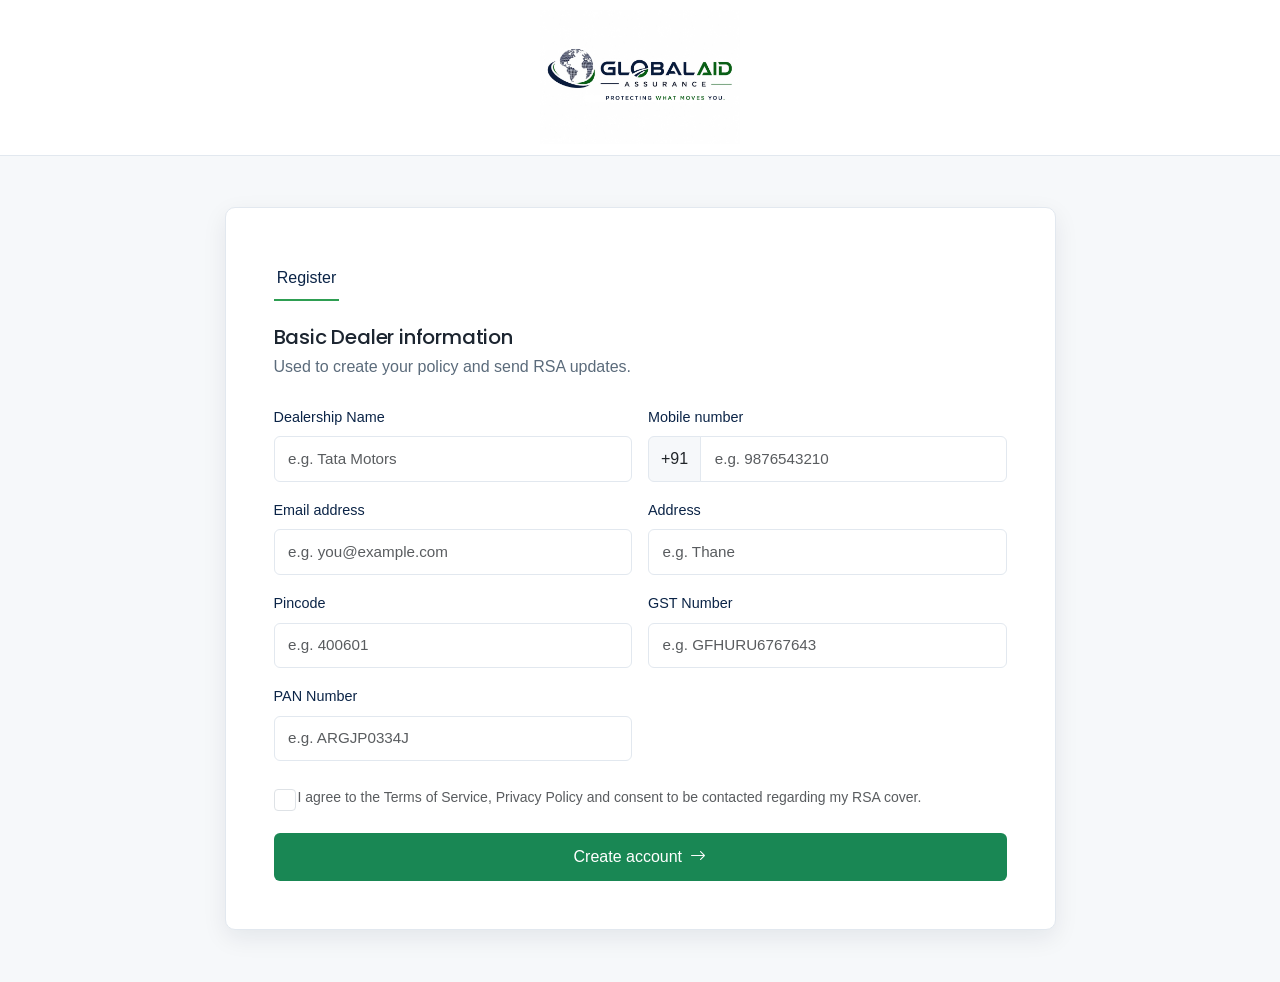
==== commit 6e379bd3: "Update index.html" ====
--- a/index.html
+++ b/index.html
@@ -47,8 +47,8 @@
 <body>
 
 <nav class="navbar navbar-expand-lg ga-navbar">
-  <div class="container">
-    <a class="navbar-brand11" href="index.html"><img src="assets/images/logo.jpg" alt="GlobalAid Assurance" style="width: 14%;"></a>
+  <div class="container" style="text-align: center;">
+    <a class="navbar-brand11" href="index.html"><img src="assets/images/logo.jpg" alt="GlobalAid Assurance" style="width: 18%;"></a>
    <!--  <div class="ms-auto"><a href="login.html" class="btn btn-login btn-sm">Already have an account? Log in</a></div> -->
   </div>
 </nav>
